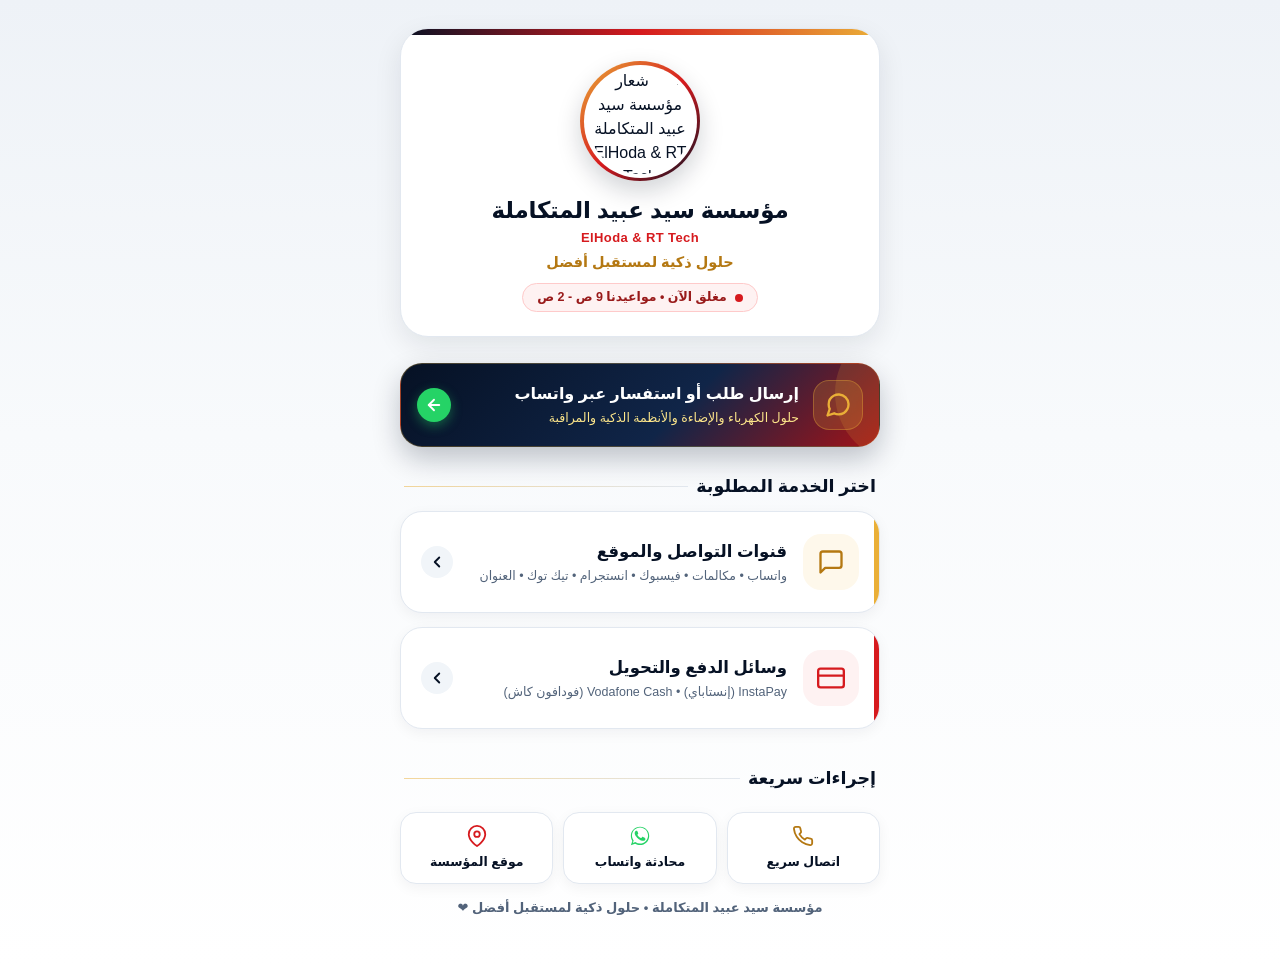
==== index.html @ 0fd87ca5 "Add ElHoda & RT Tech NFC and QR pages (index, contact, payment)" ====
<!doctype html>
<html lang="ar" dir="rtl">
<head>
  <meta charset="utf-8">
  <meta name="viewport" content="width=device-width, initial-scale=1">
  <meta http-equiv="Content-Security-Policy" content="default-src 'self'; script-src 'self' https://*.googletagmanager.com; style-src 'self'; img-src 'self' data: https://*.google-analytics.com https://*.googletagmanager.com; font-src 'self'; connect-src 'self' https://*.google-analytics.com https://*.analytics.google.com https://*.googletagmanager.com https://*.google.com; object-src 'none'; base-uri 'self'; form-action 'none'">
  <title>مؤسسة سيد عبيد المتكاملة ElHoda &amp; RT Tech - البوابة الإلكترونية</title>
  <meta name="description" content="البوابة الإلكترونية الرسمية لمؤسسة سيد عبيد المتكاملة ElHoda & RT Tech - حلول الكهرباء والإضاءة والأنظمة الذكية والمراقبة، قنوات التواصل، ووسائل الدفع والتحويل.">
  <link rel="icon" type="image/png" href="client_assets/logo/approved-logo-symbol-square.png">
  <link rel="stylesheet" href="style.css?v=5.0">
</head>
<body>

<div class="wrap">
  <!-- بطاقة الشعار والترحيب -->
  <section class="hero">
    <div class="logo-wrap">
      <img src="client_assets/logo/approved-logo-transparent.png" alt="شعار مؤسسة سيد عبيد المتكاملة ElHoda & RT Tech" class="logo-img">
    </div>
    <h1 id="pharmacyName">مؤسسة سيد عبيد المتكاملة</h1>
    <span class="brand-en" id="businessEnglishName">ElHoda &amp; RT Tech</span>
    <p class="subtitle" id="pharmacyTagline">حلول ذكية لمستقبل أفضل</p>
    <div class="badge-status" id="statusBadge">
      <span class="pulse-dot"></span>
      <span id="pharmacyStatus">مفتوح الآن • من 9 ص حتى 2 ص</span>
    </div>
  </section>

  <!-- زر إرسال طلب عبر واتساب البارز -->
  <a id="rxBtn" class="rx-banner" href="#" target="_blank" rel="noopener noreferrer" data-analytics-event="whatsapp_order_click">
    <div class="rx-icon">
      <svg width="28" height="28" viewBox="0 0 24 24" fill="none" stroke="currentColor" stroke-width="2" stroke-linecap="round" stroke-linejoin="round">
        <path d="M21 11.5a8.38 8.38 0 0 1-.9 3.8 8.5 8.5 0 0 1-7.6 4.7 8.38 8.38 0 0 1-3.8-.9L3 21l1.9-5.7a8.38 8.38 0 0 1-.9-3.8 8.5 8.5 0 0 1 4.7-7.6 8.38 8.38 0 0 1 3.8-.9h.5a8.48 8.48 0 0 1 8 8v.5z"></path>
      </svg>
    </div>
    <div class="rx-text">
      <h3>إرسال طلب أو استفسار عبر واتساب</h3>
      <p>حلول الكهرباء والإضاءة والأنظمة الذكية والمراقبة</p>
    </div>
    <div class="rx-arrow">
      <svg width="18" height="18" viewBox="0 0 24 24" fill="none" stroke="currentColor" stroke-width="2.5" stroke-linecap="round" stroke-linejoin="round">
        <line x1="19" y1="12" x2="5" y2="12"></line>
        <polyline points="12 19 5 12 12 5"></polyline>
      </svg>
    </div>
  </a>

  <!-- عناوين البوابات الرئيسية -->
  <div class="section-header">
    <h2 class="section-title">اختر الخدمة المطلوبة</h2>
    <div class="section-line"></div>
  </div>

  <!-- بوابة التواصل -->
  <a href="contact.html" class="portal-card" data-analytics-event="contact_page_click">
    <div class="portal-icon">
      <svg width="28" height="28" viewBox="0 0 24 24" fill="none" stroke="currentColor" stroke-width="2" stroke-linecap="round" stroke-linejoin="round">
        <path d="M21 15a2 2 0 0 1-2 2H7l-4 4V5a2 2 0 0 1 2-2h14a2 2 0 0 1 2 2z"></path>
      </svg>
    </div>
    <div class="portal-text">
      <h2>قنوات التواصل والموقع</h2>
      <p>واتساب • مكالمات • فيسبوك • انستجرام • تيك توك • العنوان</p>
    </div>
    <div class="portal-arrow">
      <svg width="18" height="18" viewBox="0 0 24 24" fill="none" stroke="currentColor" stroke-width="2.5" stroke-linecap="round" stroke-linejoin="round">
        <polyline points="15 18 9 12 15 6"></polyline>
      </svg>
    </div>
  </a>

  <!-- بوابة الدفع -->
  <a href="payment.html" class="portal-card payment-portal" data-analytics-event="payment_page_click">
    <div class="portal-icon">
      <svg width="28" height="28" viewBox="0 0 24 24" fill="none" stroke="currentColor" stroke-width="2" stroke-linecap="round" stroke-linejoin="round">
        <rect x="1" y="4" width="22" height="16" rx="2" ry="2"></rect>
        <line x1="1" y1="10" x2="23" y2="10"></line>
      </svg>
    </div>
    <div class="portal-text">
      <h2>وسائل الدفع والتحويل</h2>
      <p>InstaPay (إنستاباي) • Vodafone Cash (فودافون كاش)</p>
    </div>
    <div class="portal-arrow">
      <svg width="18" height="18" viewBox="0 0 24 24" fill="none" stroke="currentColor" stroke-width="2.5" stroke-linecap="round" stroke-linejoin="round">
        <polyline points="15 18 9 12 15 6"></polyline>
      </svg>
    </div>
  </a>

  <!-- شريط الإجراءات السريعة -->
  <div class="section-header section-header-spaced">
    <h2 class="section-title">إجراءات سريعة</h2>
    <div class="section-line"></div>
  </div>

  <div class="quick-bar">
    <a class="quick-btn" id="quickCall" href="#" data-analytics-event="phone_click">
      <svg viewBox="0 0 24 24" fill="none" stroke="#b47812" stroke-width="2" stroke-linecap="round" stroke-linejoin="round">
        <path d="M22 16.92v3a2 2 0 0 1-2.18 2 19.79 19.79 0 0 1-8.63-3.07 19.5 19.5 0 0 1-6-6 19.79 19.79 0 0 1-3.07-8.67A2 2 0 0 1 4.11 2h3a2 2 0 0 1 2 1.72 12.84 12.84 0 0 0 .7 2.81 2 2 0 0 1-.45 2.11L8.09 9.91a16 16 0 0 0 6 6l1.27-1.27a2 2 0 0 1 2.11-.45 12.84 12.84 0 0 0 2.81.7A2 2 0 0 1 22 16.92z"></path>
      </svg>
      اتصال سريع
    </a>

    <a class="quick-btn" id="quickWa" href="#" target="_blank" rel="noopener noreferrer" data-analytics-event="whatsapp_click">
      <svg viewBox="0 0 24 24" fill="#25d366">
        <path d="M12.031 2C6.516 2 2.016 6.5 2.016 12.016c0 1.953.563 3.828 1.625 5.438L2.016 22l4.672-1.578c1.547.969 3.328 1.5 5.344 1.5 5.516 0 10.016-4.5 10.016-10.016C22.047 6.5 17.547 2 12.031 2zm0 18.297c-1.734 0-3.359-.5-4.75-1.422l-.344-.219-2.781.938.953-2.688-.234-.375c-1.047-1.469-1.609-3.219-1.609-5.016 0-4.828 3.938-8.766 8.766-8.766 4.828 0 8.766 3.938 8.766 8.766s-3.938 8.781-8.766 8.781zm4.813-6.578c-.266-.141-1.578-.781-1.828-.875-.25-.094-.438-.141-.625.141-.188.281-.719.875-.875 1.063-.156.188-.328.203-.594.063-.266-.141-1.125-.422-2.156-1.344-.813-.719-1.359-1.609-1.516-1.891-.156-.266-.016-.422.125-.563.125-.125.266-.328.406-.5.141-.156.188-.266.281-.453.094-.188.047-.359-.031-.5-.078-.141-.625-1.516-.859-2.078-.234-.547-.469-.469-.641-.484l-.547-.016c-.188 0-.5.078-.766.359-.266.281-1.016 1-1.016 2.438s1.047 2.828 1.188 3.016c.156.188 2.063 3.156 5 4.422.703.313 1.25.484 1.688.625.703.219 1.344.188 1.859.109.578-.094 1.578-.656 1.813-1.281.234-.625.234-1.156.156-1.281-.078-.125-.266-.203-.531-.344z"/>
      </svg>
      محادثة واتساب
    </a>

    <a class="quick-btn" id="quickMap" href="#" target="_blank" rel="noopener noreferrer" data-analytics-event="maps_click">
      <svg viewBox="0 0 24 24" fill="none" stroke="#d61a1e" stroke-width="2" stroke-linecap="round" stroke-linejoin="round">
        <path d="M21 10c0 7-9 13-9 13s-9-6-9-13a9 9 0 0 1 18 0z"></path>
        <circle cx="12" cy="10" r="3"></circle>
      </svg>
      موقع المؤسسة
    </a>
  </div>

  <div class="footer">
    <span>مؤسسة سيد عبيد المتكاملة • حلول ذكية لمستقبل أفضل ❤️</span>
  </div>
</div>

<script src="settings.js?v=5.0"></script>
<script src="analytics.js?v=5.0"></script>
<script src="site-common.js?v=5.0"></script>
<script src="index.js?v=5.0"></script>

</body>
</html>
---- style.css ----
:root {
  /* ألوان الهوية المستوحاة من شعار مؤسسة سيد عبيد المتكاملة (ElHoda & RT Tech) */
  --brand-navy: #061124;
  --brand-navy-dark: #030914;
  --brand-navy-light: #152c52;

  --brand-red: #d61a1e;
  --brand-red-dark: #b01216;
  --brand-red-light: #fef2f2;

  --brand-gold: #eaaf37;
  --brand-gold-dark: #b47812;
  --brand-gold-light: #fef8eb;

  /* متغيرات متوافقة مع الهيكل الأساسي */
  --brand-cyan: #eaaf37;
  --brand-cyan-dark: #b47812;
  --brand-cyan-light: #fef8eb;
  --brand-teal: #d61a1e;
  --accent-red: #d61a1e;
  --accent-green: #10b981;
  --accent-green-bg: #ecfdf5;

  --bg-page: #f4f6f9;
  --bg-card: #ffffff;
  --text-main: #061124;
  --text-muted: #52637a;

  --border-color: #e2e8f0;
  --border-hover: #DFC38A;

  --shadow-sm: 0 4px 14px rgba(6, 17, 36, 0.05);
  --shadow-md: 0 10px 28px rgba(6, 17, 36, 0.09);
  --shadow-lg: 0 16px 36px rgba(6, 17, 36, 0.14);

  --radius-xl: 28px;
  --radius-lg: 22px;
  --radius-md: 16px;
  --radius-sm: 12px;
}

* {
  box-sizing: border-box;
  -webkit-tap-highlight-color: transparent;
}

body {
  margin: 0;
  font-family: Tahoma, Arial, system-ui, -apple-system, BlinkMacSystemFont, "Segoe UI", sans-serif;
  background: linear-gradient(180deg, #eef2f7 0%, #f8fafc 45%, #ffffff 100%);
  color: var(--text-main);
  direction: rtl;
  min-height: 100vh;
  line-height: 1.5;
  -webkit-font-smoothing: antialiased;
}

.wrap {
  width: min(520px, 100%);
  margin: 0 auto;
  padding: 18px 16px 40px;
  display: flex;
  flex-direction: column;
}

/* =========================================
   الهيدر وبطاقة الشعار (Hero Section)
   ========================================= */
.hero {
  background: var(--bg-card);
  border: 1px solid var(--border-color);
  border-radius: var(--radius-xl);
  padding: 24px 20px 22px;
  box-shadow: var(--shadow-md);
  text-align: center;
  position: relative;
  overflow: hidden;
  margin-bottom: 18px;
}

.hero::before {
  content: '';
  position: absolute;
  top: 0;
  left: 0;
  right: 0;
  height: 6px;
  background: linear-gradient(90deg, var(--brand-navy) 0%, var(--brand-red) 50%, var(--brand-gold) 100%);
}

.logo-wrap {
  width: 112px;
  height: 112px;
  margin: 4px auto 14px;
  border-radius: 50%;
  padding: 3.5px;
  background: linear-gradient(135deg, var(--brand-gold) 0%, var(--brand-red) 52%, var(--brand-navy) 100%);
  box-shadow: 0 10px 24px rgba(6, 17, 36, 0.18);
  display: flex;
  align-items: center;
  justify-content: center;
  transition: transform 0.3s ease;
  overflow: hidden;
}

.logo-wrap:hover {
  transform: scale(1.03);
}

.logo-img {
  width: 100%;
  height: 100%;
  border-radius: 50%;
  object-fit: contain;
  background: #ffffff;
  padding: 4px;
  display: block;
}

h1 {
  margin: 0;
  font-size: 20px;
  font-weight: 800;
  color: var(--brand-navy);
  letter-spacing: -0.2px;
  line-height: 1.35;
}

.brand-en {
  display: block;
  font-size: 13px;
  font-weight: 800;
  color: var(--brand-red);
  letter-spacing: 0.4px;
  margin-top: 2px;
  direction: ltr;
}

.subtitle {
  margin: 4px 0 0;
  color: var(--brand-gold-dark);
  font-size: 14.5px;
  font-weight: 700;
}

/* شارة الحالة (مفتوح الآن / مغلق الآن) */
.badge-status {
  display: inline-flex;
  align-items: center;
  gap: 8px;
  background: var(--accent-green-bg);
  color: #065f46;
  border: 1px solid #a7f3d0;
  padding: 4px 14px;
  border-radius: 30px;
  font-size: 12.5px;
  font-weight: 700;
  margin-top: 10px;
  transition: all 0.25s ease;
}

.pulse-dot {
  width: 8px;
  height: 8px;
  background: var(--accent-green);
  border-radius: 50%;
  box-shadow: 0 0 0 0 rgba(16, 185, 129, 0.7);
  animation: pulse 1.8s infinite;
  flex-shrink: 0;
}

.badge-status.is-closed {
  background: #fef2f2;
  color: #991b1b;
  border-color: #fecaca;
}

.badge-status.is-closed .pulse-dot {
  background: var(--brand-red);
  box-shadow: none;
  animation: none;
}

@keyframes pulse {
  0% {
    box-shadow: 0 0 0 0 rgba(16, 185, 129, 0.7);
  }
  70% {
    box-shadow: 0 0 0 8px rgba(16, 185, 129, 0);
  }
  100% {
    box-shadow: 0 0 0 0 rgba(16, 185, 129, 0);
  }
}

/* =========================================
   زر الطلب والاستفسار عبر واتساب (WhatsApp CTA Banner)
   ========================================= */
.rx-banner {
  background: linear-gradient(135deg, #061124 0%, #102548 58%, #a31317 100%);
  border-radius: var(--radius-lg);
  padding: 16px 16px;
  color: #ffffff;
  display: flex;
  align-items: center;
  justify-content: space-between;
  gap: 14px;
  text-decoration: none;
  box-shadow: 0 12px 28px rgba(6, 17, 36, 0.24);
  margin-top: 8px;
  margin-bottom: 8px;
  position: relative;
  overflow: hidden;
  transition: transform 0.2s, box-shadow 0.2s;
  border: 1px solid rgba(234, 175, 55, 0.28);
}

.rx-banner:active {
  transform: scale(0.98);
}

.rx-banner::after {
  content: '';
  position: absolute;
  top: -50%;
  right: -20%;
  width: 140px;
  height: 140px;
  background: rgba(234, 175, 55, 0.16);
  border-radius: 50%;
  pointer-events: none;
}

.rx-icon {
  width: 50px;
  height: 50px;
  background: rgba(234, 175, 55, 0.18);
  border: 1px solid rgba(234, 175, 55, 0.35);
  backdrop-filter: blur(8px);
  border-radius: 16px;
  display: flex;
  align-items: center;
  justify-content: center;
  flex-shrink: 0;
  color: var(--brand-gold);
}

.rx-text {
  flex: 1;
}

.rx-text h3 {
  margin: 0;
  font-size: 16px;
  font-weight: 800;
  color: #ffffff;
}

.rx-text p {
  margin: 3px 0 0;
  font-size: 12.5px;
  color: #fde68a;
  font-weight: 500;
}

.rx-arrow {
  width: 34px;
  height: 34px;
  background: #25D366;
  border-radius: 50%;
  display: flex;
  align-items: center;
  justify-content: center;
  flex-shrink: 0;
  color: #fff;
  box-shadow: 0 4px 12px rgba(37, 211, 102, 0.4);
}

/* =========================================
   عناوين الأقسام والشبكة (Grid & Section)
   ========================================= */
.section-header {
  display: flex;
  align-items: center;
  gap: 8px;
  margin: 18px 4px 12px;
}

.section-title {
  font-size: 17.5px;
  font-weight: 800;
  color: var(--brand-navy);
  margin: 0;
}

.section-line {
  flex: 1;
  height: 1px;
  background: linear-gradient(90deg, rgba(234, 175, 55, 0.5), var(--border-color));
}

.grid {
  display: grid;
  grid-template-columns: repeat(2, 1fr);
  gap: 12px;
  margin-bottom: 14px;
}

.tile {
  background: var(--bg-card);
  border: 1px solid var(--border-color);
  border-radius: var(--radius-md);
  padding: 16px 14px;
  box-shadow: var(--shadow-sm);
  text-decoration: none;
  color: var(--text-main);
  text-align: center;
  display: flex;
  flex-direction: column;
  align-items: center;
  justify-content: center;
  transition: all 0.25s ease;
  position: relative;
  cursor: pointer;
  font-family: inherit;
}

/* إذا كان عدد البطاقات فرديًا، تمتد البطاقة الأخيرة بعرض العمودين بتناسق */
.grid > .tile:last-child:nth-child(odd) {
  grid-column: 1 / -1;
}

.tile:hover {
  border-color: var(--border-hover);
  transform: translateY(-3px);
  box-shadow: var(--shadow-md);
}

.tile:active {
  transform: scale(0.97);
}

.tile-icon-wrap {
  width: 52px;
  height: 52px;
  border-radius: 16px;
  display: flex;
  align-items: center;
  justify-content: center;
  margin-bottom: 10px;
  transition: transform 0.2s;
}

.tile:hover .tile-icon-wrap {
  transform: scale(1.08);
}

.tile b {
  display: block;
  font-size: 15px;
  font-weight: 800;
  color: var(--brand-navy);
}

.tile span {
  display: block;
  color: var(--text-muted);
  font-size: 12px;
  margin-top: 3px;
  font-weight: 500;
}

/* ألوان أيقونات التواصل المتناغمة مع الهوية */
.bg-wa { background: #eafaf1; color: #25d366; }
.bg-phone { background: var(--brand-gold-light); color: var(--brand-gold-dark); }
.bg-fb { background: #ebf3ff; color: #1877f2; }
.bg-ig { background: #fdf0f5; color: #e1306c; }
.bg-tiktok { background: #f1f5f9; color: var(--brand-navy); }
.bg-maps { background: var(--brand-red-light); color: var(--brand-red); }
.bg-vcard { background: #eef2ff; color: var(--brand-navy-light); }

/* =========================================
   بطاقة العنوان (Address Card)
   ========================================= */
.card-address {
  background: var(--bg-card);
  border: 1px solid var(--border-color);
  border-radius: var(--radius-lg);
  padding: 14px;
  margin: 8px 0 8px;
  box-shadow: var(--shadow-sm);
  display: flex;
  align-items: flex-start;
  gap: 14px;
}

.address-icon {
  width: 48px;
  height: 48px;
  background: var(--brand-red-light);
  color: var(--brand-red);
  border-radius: 14px;
  display: flex;
  align-items: center;
  justify-content: center;
  flex-shrink: 0;
}

.address-info {
  flex: 1;
}

.address-info .label {
  font-weight: 800;
  font-size: 15px;
  color: var(--brand-navy);
}

.address-info .value {
  color: var(--text-muted);
  font-size: 13.5px;
  margin-top: 4px;
  line-height: 1.55;
}

.btn-directions {
  display: inline-flex;
  align-items: center;
  gap: 6px;
  margin-top: 10px;
  background: var(--brand-gold-light);
  color: var(--brand-gold-dark);
  border: 1px solid rgba(234, 175, 55, 0.35);
  padding: 6px 14px;
  border-radius: 20px;
  font-size: 13px;
  font-weight: 700;
  text-decoration: none;
  transition: all 0.2s;
}

.btn-directions:hover {
  background: var(--brand-navy);
  border-color: var(--brand-navy);
  color: #fff;
}

/* =========================================
   صفحة وبطاقات الدفع (Payment Cards)
   ========================================= */
.payment-card {
  background: var(--bg-card);
  border: 1px solid var(--border-color);
  border-radius: var(--radius-lg);
  padding: 18px;
  margin-bottom: 14px;
  box-shadow: var(--shadow-sm);
  position: relative;
  transition: all 0.25s ease;
}

.payment-card:hover {
  box-shadow: var(--shadow-md);
  border-color: var(--border-hover);
}

.payment-header {
  display: flex;
  align-items: center;
  gap: 14px;
  margin-bottom: 14px;
}

.payment-logo {
  width: 54px !important;
  height: 54px !important;
  min-width: 54px !important;
  max-width: 54px !important;
  min-height: 54px !important;
  max-height: 54px !important;
  border-radius: 14px;
  display: flex;
  align-items: center;
  justify-content: center;
  flex-shrink: 0;
  box-shadow: 0 4px 12px rgba(0, 0, 0, 0.06);
  overflow: hidden !important;
  border: 1px solid var(--border-color);
  background: #ffffff !important;
  padding: 4px;
}

.payment-logo img {
  width: 100% !important;
  height: 100% !important;
  max-width: 100% !important;
  max-height: 100% !important;
  object-fit: contain !important;
  display: block !important;
}

.payment-logo.logo-instapay {
  background: #ffffff !important;
  padding: 4px;
}

.payment-logo.logo-etisalat {
  background: #ffffff !important;
  padding: 4px;
}

.payment-logo.logo-vodafone {
  background: #ffffff !important;
  padding: 3px;
}

.payment-logo.logo-vodafone img {
  transform: scale(1.3);
}

.payment-details {
  flex: 1;
}

.payment-name {
  font-size: 17px;
  font-weight: 800;
  color: var(--brand-navy);
}

.payment-note {
  font-size: 12px;
  color: var(--text-muted);
  margin-top: 2px;
}

/* صندوق رقم الحساب للنسخ */
.account-box {
  background: #f8fafc;
  border: 1px dashed #cbd5e1;
  border-radius: var(--radius-sm);
  padding: 12px 14px;
  display: flex;
  align-items: center;
  justify-content: space-between;
  margin-bottom: 12px;
}

.account-number {
  font-family: ui-monospace, "Cascadia Mono", Consolas, monospace;
  font-size: 17px;
  font-weight: 800;
  color: var(--brand-navy);
  letter-spacing: 1px;
  direction: ltr;
}

.account-holder {
  font-size: 12.5px;
  color: var(--brand-red);
  font-weight: 700;
}

/* أزرار الإجراءات */
.payment-actions {
  display: grid;
  grid-template-columns: 1fr 1fr;
  gap: 10px;
}

.payment-actions.single {
  grid-template-columns: 1fr;
}

.btn {
  border: 0;
  border-radius: var(--radius-sm);
  padding: 12px 14px;
  font-family: inherit;
  font-weight: 700;
  font-size: 14px;
  cursor: pointer;
  text-decoration: none;
  text-align: center;
  display: inline-flex;
  align-items: center;
  justify-content: center;
  gap: 8px;
  transition: all 0.2s ease;
}

.btn:active {
  transform: scale(0.97);
}

.btn-copy {
  background: var(--brand-gold-light);
  color: var(--brand-gold-dark);
  border: 1px solid rgba(234, 175, 55, 0.4);
}

.btn-copy:hover {
  background: var(--brand-gold);
  color: var(--brand-navy);
}

.btn-copy.copied {
  background: #ecfdf5;
  color: #059669;
  border-color: #a7f3d0;
}

.btn-app {
  background: var(--brand-navy);
  color: #ffffff;
}

.btn-app:visited {
  color: #ffffff;
}

@media (hover: hover) and (pointer: fine) {
  .btn-app:hover {
    background: var(--brand-navy-light);
  }
}

/* بطاقة الإرشادات والتنبيه */
.notice-box {
  background: #fffbeb;
  border: 1px solid #fde68a;
  border-radius: var(--radius-md);
  padding: 16px;
  margin-top: 14px;
  display: flex;
  gap: 12px;
  align-items: flex-start;
  color: #78350f;
}

.notice-box svg {
  color: var(--brand-gold-dark);
  flex-shrink: 0;
  margin-top: 2px;
}

.notice-box p {
  margin: 0;
  font-size: 13px;
  line-height: 1.6;
  font-weight: 600;
}

/* =========================================
   صفحة البوابة الرئيسية (Index Landing Portal)
   ========================================= */
.portal-card {
  background: var(--bg-card);
  border: 1px solid var(--border-color);
  border-radius: var(--radius-lg);
  padding: 20px 18px;
  margin-bottom: 14px;
  box-shadow: var(--shadow-sm);
  display: flex;
  align-items: center;
  gap: 16px;
  text-decoration: none;
  color: var(--text-main);
  transition: all 0.25s ease;
  position: relative;
  overflow: hidden;
}

.portal-card::before {
  content: '';
  position: absolute;
  right: 0;
  top: 0;
  bottom: 0;
  width: 5px;
  background: var(--brand-gold);
  transition: width 0.2s;
}

.portal-card:hover {
  transform: translateY(-3px);
  border-color: var(--border-hover);
  box-shadow: var(--shadow-md);
}

.portal-card:hover::before {
  width: 8px;
}

.portal-card.payment-portal::before {
  background: var(--brand-red);
}

.portal-icon {
  width: 56px;
  height: 56px;
  border-radius: 18px;
  display: flex;
  align-items: center;
  justify-content: center;
  flex-shrink: 0;
  background: var(--brand-gold-light);
  color: var(--brand-gold-dark);
}

.portal-card.payment-portal .portal-icon {
  background: var(--brand-red-light);
  color: var(--brand-red);
}

.portal-text {
  flex: 1;
}

.portal-text h2 {
  margin: 0;
  font-size: 16.5px;
  font-weight: 800;
  color: var(--brand-navy);
}

.portal-text p {
  margin: 4px 0 0;
  font-size: 12.5px;
  color: var(--text-muted);
}

.portal-arrow {
  width: 32px;
  height: 32px;
  background: #f1f5f9;
  border-radius: 50%;
  display: flex;
  align-items: center;
  justify-content: center;
  color: var(--brand-navy);
  flex-shrink: 0;
}

/* شريط الوصول السريع (Quick Bottom Bar) */
.quick-bar {
  display: grid;
  grid-template-columns: repeat(3, 1fr);
  gap: 10px;
  margin-top: 8px;
}

.quick-btn {
  background: var(--bg-card);
  border: 1px solid var(--border-color);
  border-radius: var(--radius-md);
  padding: 12px 8px;
  text-align: center;
  text-decoration: none;
  color: var(--brand-navy);
  font-size: 12.5px;
  font-weight: 700;
  display: flex;
  flex-direction: column;
  align-items: center;
  gap: 6px;
  box-shadow: var(--shadow-sm);
  transition: all 0.2s;
}

.quick-btn:hover {
  border-color: var(--border-hover);
  transform: translateY(-2px);
}

.quick-btn svg {
  width: 22px;
  height: 22px;
}

/* =========================================
   الفوتر وتنبيه النسخ (Footer & Toast)
   ========================================= */
.footer {
  text-align: center;
  color: var(--text-muted);
  font-size: 13px;
  font-weight: 600;
  margin-top: 14px;
  display: flex;
  align-items: center;
  justify-content: center;
  gap: 6px;
}

.toast {
  position: fixed;
  left: 50%;
  bottom: 24px;
  transform: translateX(-50%) translateY(30px);
  background: var(--brand-navy);
  color: #ffffff;
  padding: 12px 22px;
  border-radius: 30px;
  font-size: 14px;
  font-weight: 700;
  box-shadow: 0 10px 30px rgba(6, 17, 36, 0.35);
  opacity: 0;
  pointer-events: none;
  transition: all 0.28s cubic-bezier(0.34, 1.56, 0.64, 1);
  z-index: 999;
  display: flex;
  align-items: center;
  gap: 8px;
  border: 1px solid rgba(234, 175, 55, 0.3);
}

.toast.show {
  opacity: 1;
  transform: translateX(-50%) translateY(0);
}

.section-header-spaced {
  margin-top: 22px;
}

.portal-card-flush {
  margin-bottom: 10px;
}

.portal-card-top {
  margin-top: 16px;
}

.clipboard-helper {
  position: fixed;
  top: 0;
  left: 0;
  width: 1px;
  height: 1px;
  padding: 0;
  border: 0;
  opacity: 0;
  pointer-events: none;
}

/* =========================================
   Responsive – كل أحجام الشاشات
   ========================================= */

@media (max-width: 359px) {
  .wrap {
    padding: 12px 10px 32px;
  }
  h1 {
    font-size: 17px;
  }
  .subtitle {
    font-size: 12.5px;
  }
  .badge-status {
    font-size: 11px;
    padding: 3px 10px;
  }
  .hero {
    padding: 18px 14px 16px;
    border-radius: 20px;
  }
  .logo-wrap {
    width: 88px;
    height: 88px;
  }
  .grid {
    gap: 8px;
  }
  .tile {
    padding: 12px 6px;
  }
  .tile b {
    font-size: 13px;
  }
  .tile span {
    font-size: 11px;
  }
  .tile-icon-wrap {
    width: 44px;
    height: 44px;
    border-radius: 13px;
    margin-bottom: 8px;
  }
}

/* صفحة الدفع على الموبايل: إظهار وسائل الدفع من أول الشاشة */
@media (max-width: 520px) {
  .payment-page .wrap {
    padding: 10px 10px 28px;
  }

  .payment-page .hero {
    display: grid;
    grid-template-columns: 72px minmax(0, 1fr);
    grid-template-areas:
      "logo title"
      "logo en"
      "logo subtitle"
      "logo badge";
    column-gap: 12px;
    row-gap: 0;
    align-items: center;
    padding: 14px 14px 12px;
    margin-bottom: 10px;
    border-radius: 20px;
    text-align: right;
  }

  .payment-page .hero::before {
    height: 4px;
  }

  .payment-page .hero .logo-wrap {
    grid-area: logo;
    width: 72px;
    height: 72px;
    margin: 0;
    padding: 3px;
  }

  .payment-page .hero h1 {
    grid-area: title;
    font-size: 15.5px;
    line-height: 1.25;
  }

  .payment-page .hero .brand-en {
    grid-area: en;
    font-size: 11px;
    margin-top: 1px;
    text-align: right;
  }

  .payment-page .hero .subtitle {
    grid-area: subtitle;
    margin: 2px 0 0;
    font-size: 11.5px;
    line-height: 1.25;
  }

  .payment-page .hero .badge-status {
    grid-area: badge;
    justify-self: start;
    gap: 5px;
    margin-top: 5px;
    padding: 2px 9px;
    font-size: 10.5px;
    line-height: 1.25;
  }

  .payment-page .hero .pulse-dot {
    width: 6px;
    height: 6px;
  }

  .payment-page .section-header {
    gap: 6px;
    margin: 8px 2px;
  }

  .payment-page .section-title {
    font-size: 15px;
    line-height: 1.3;
  }

  .payment-page .payment-card {
    padding: 14px 12px;
    margin-bottom: 11px;
    border-radius: 18px;
  }

  .payment-page .payment-header {
    gap: 10px;
    margin-bottom: 10px;
  }

  .payment-page .payment-logo {
    width: 46px !important;
    height: 46px !important;
    min-width: 46px !important;
    max-width: 46px !important;
    min-height: 46px !important;
    max-height: 46px !important;
    border-radius: 12px;
    padding: 3px;
  }

  .payment-page .payment-name {
    font-size: 15px;
    line-height: 1.25;
  }

  .payment-page .payment-note {
    margin-top: 2px;
    font-size: 11px;
    line-height: 1.25;
  }

  .payment-page .account-box {
    min-height: 46px;
    margin-bottom: 10px;
    padding: 8px 12px;
    border-radius: 11px;
  }

  .payment-page .account-holder {
    font-size: 11.5px;
    line-height: 1.2;
  }

  .payment-page .account-number {
    font-size: 16.5px;
    line-height: 1.2;
  }

  .payment-page .payment-actions {
    gap: 8px;
  }

  .payment-page .payment-actions .btn {
    min-height: 40px;
    padding: 9px 10px;
    border-radius: 11px;
    gap: 6px;
    font-size: 13px;
    line-height: 1.2;
  }
}

/* صفحة التواصل على الموبايل: إظهار كروت التواصل من أول الشاشة */
@media (max-width: 520px) {
  .contact-page .wrap {
    padding: 10px 10px 28px;
  }

  .contact-page .hero {
    display: grid;
    grid-template-columns: 72px minmax(0, 1fr);
    grid-template-areas:
      "logo title"
      "logo en"
      "logo subtitle"
      "logo badge";
    column-gap: 12px;
    row-gap: 0;
    align-items: center;
    padding: 14px 14px 11px;
    margin-bottom: 8px;
    border-radius: 20px;
    text-align: right;
  }

  .contact-page .hero::before {
    height: 4px;
  }

  .contact-page .hero .logo-wrap {
    grid-area: logo;
    width: 72px;
    height: 72px;
    margin: 0;
    padding: 3px;
  }

  .contact-page .hero h1 {
    grid-area: title;
    font-size: 15.5px;
    line-height: 1.25;
  }

  .contact-page .hero .brand-en {
    grid-area: en;
    font-size: 11px;
    margin-top: 1px;
    text-align: right;
  }

  .contact-page .hero .subtitle {
    grid-area: subtitle;
    margin: 2px 0 0;
    font-size: 11.5px;
    line-height: 1.25;
  }

  .contact-page .hero .badge-status {
    grid-area: badge;
    justify-self: start;
    gap: 5px;
    margin-top: 5px;
    padding: 2px 9px;
    font-size: 10px;
    line-height: 1.25;
  }

  .contact-page .hero .pulse-dot {
    width: 6px;
    height: 6px;
  }

  .contact-page .section-header {
    gap: 6px;
    margin: 6px 2px 8px;
  }

  .contact-page .section-title {
    font-size: 14.5px;
    line-height: 1.3;
  }

  .contact-page .grid {
    gap: 8px;
    margin-bottom: 10px;
  }

  .contact-page .tile {
    min-height: 86px;
    padding: 10px 8px;
    border-radius: 15px;
  }

  .contact-page .tile-icon-wrap {
    width: 40px;
    height: 40px;
    margin-bottom: 6px;
    border-radius: 12px;
  }

  .contact-page .tile-icon-wrap svg {
    width: 22px;
    height: 22px;
  }

  .contact-page .tile b {
    font-size: 13.5px;
    line-height: 1.2;
  }

  .contact-page .tile span {
    margin-top: 2px;
    font-size: 11px;
    line-height: 1.2;
  }
}

/* شاشات أكبر من الموبايل (فوق 520px) */
@media (min-width: 521px) {
  .wrap {
    padding: 28px 20px 48px;
  }
  .hero {
    padding: 28px 24px 24px;
  }
  h1 {
    font-size: 23px;
  }
  .logo-wrap {
    width: 120px;
    height: 120px;
  }
  .portal-card {
    padding: 22px 20px;
  }
}
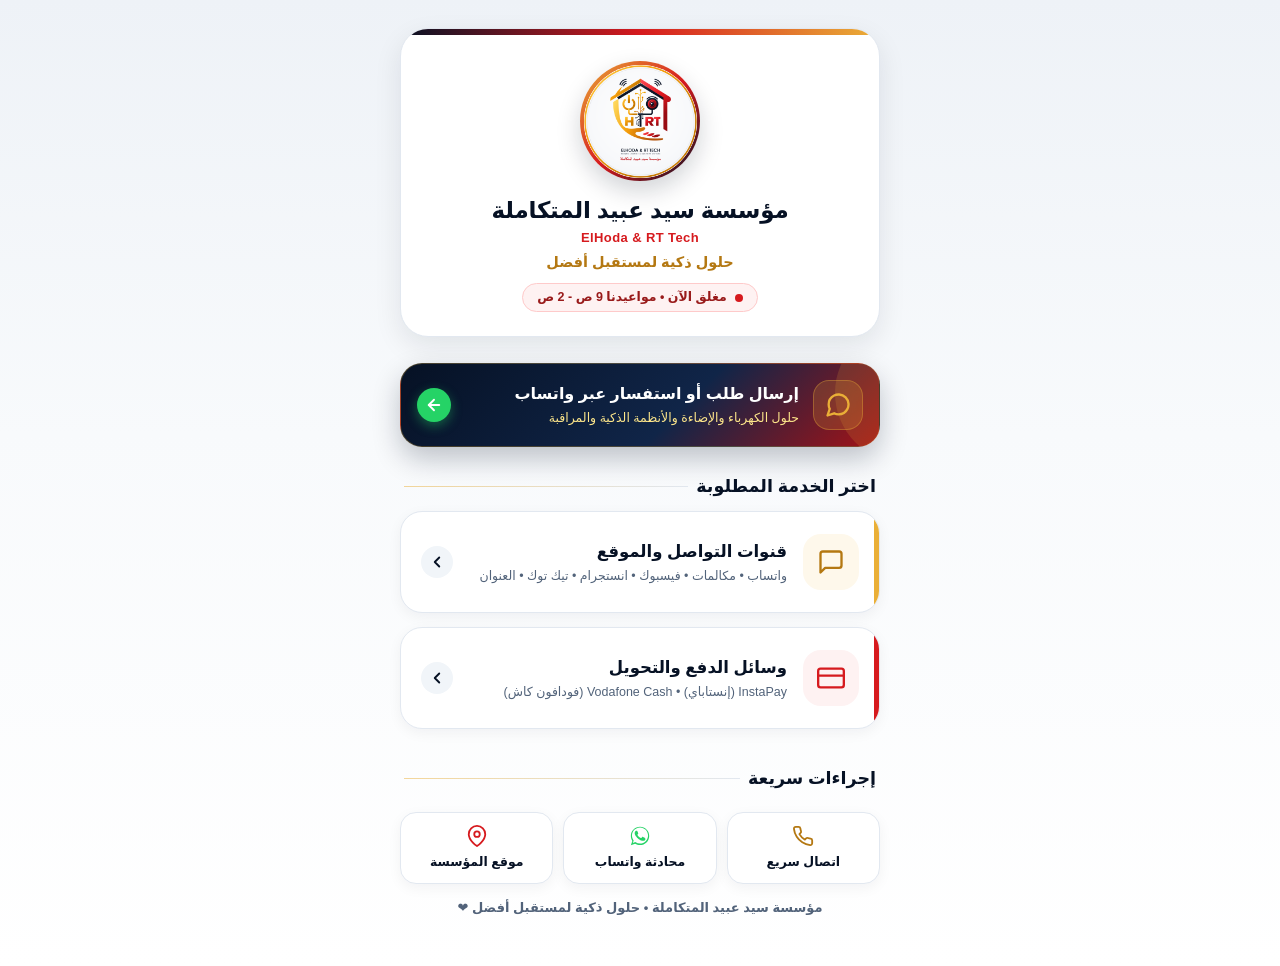
==== commit 17347ed5: "Update site to use final approved Ultimate Brand Kit logo" ====
--- a/index.html
+++ b/index.html
@@ -6,8 +6,8 @@
   <meta http-equiv="Content-Security-Policy" content="default-src 'self'; script-src 'self' https://*.googletagmanager.com; style-src 'self'; img-src 'self' data: https://*.google-analytics.com https://*.googletagmanager.com; font-src 'self'; connect-src 'self' https://*.google-analytics.com https://*.analytics.google.com https://*.googletagmanager.com https://*.google.com; object-src 'none'; base-uri 'self'; form-action 'none'">
   <title>مؤسسة سيد عبيد المتكاملة ElHoda &amp; RT Tech - البوابة الإلكترونية</title>
   <meta name="description" content="البوابة الإلكترونية الرسمية لمؤسسة سيد عبيد المتكاملة ElHoda & RT Tech - حلول الكهرباء والإضاءة والأنظمة الذكية والمراقبة، قنوات التواصل، ووسائل الدفع والتحويل.">
-  <link rel="icon" type="image/png" href="client_assets/logo/approved-logo-symbol-square.png">
-  <link rel="stylesheet" href="style.css?v=5.0">
+  <link rel="icon" type="image/png" href="client_assets/logo/ultimate-icon-square.png">
+  <link rel="stylesheet" href="style.css?v=5.1">
 </head>
 <body>
 
@@ -15,7 +15,7 @@
   <!-- بطاقة الشعار والترحيب -->
   <section class="hero">
     <div class="logo-wrap">
-      <img src="client_assets/logo/approved-logo-transparent.png" alt="شعار مؤسسة سيد عبيد المتكاملة ElHoda & RT Tech" class="logo-img">
+      <img src="client_assets/logo/ultimate-avatar-cropped.png" alt="شعار مؤسسة سيد عبيد المتكاملة ElHoda & RT Tech" class="logo-img">
     </div>
     <h1 id="pharmacyName">مؤسسة سيد عبيد المتكاملة</h1>
     <span class="brand-en" id="businessEnglishName">ElHoda &amp; RT Tech</span>
@@ -123,7 +123,7 @@
   </div>
 </div>
 
-<script src="settings.js?v=5.0"></script>
+<script src="settings.js?v=5.1"></script>
 <script src="analytics.js?v=5.0"></script>
 <script src="site-common.js?v=5.0"></script>
 <script src="index.js?v=5.0"></script>
--- a/style.css
+++ b/style.css
@@ -111,9 +111,9 @@
   width: 100%;
   height: 100%;
   border-radius: 50%;
-  object-fit: contain;
+  object-fit: cover;
   background: #ffffff;
-  padding: 4px;
+  padding: 0;
   display: block;
 }
 
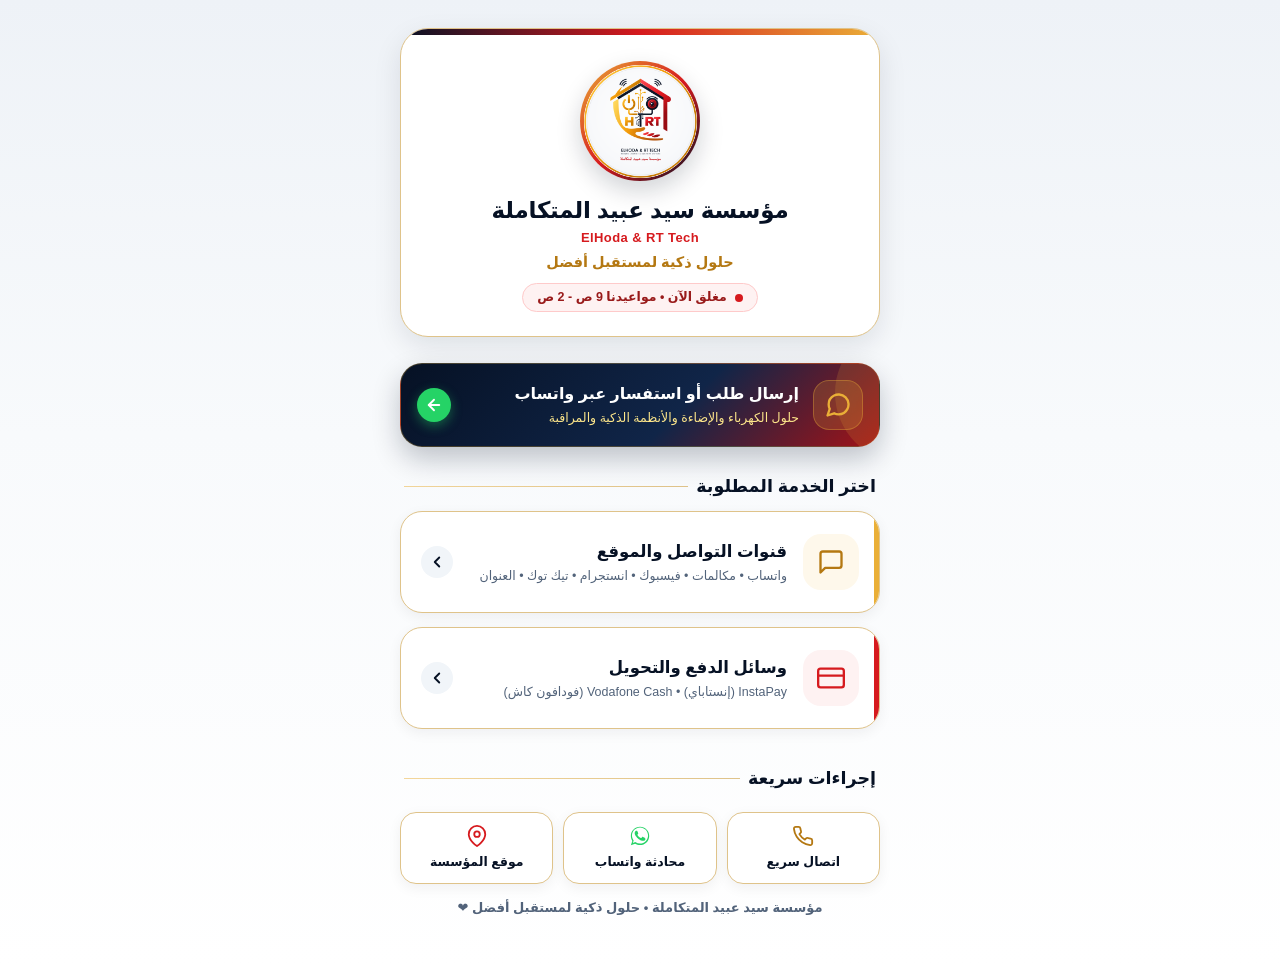
==== commit 008834f9: "Move call card to top with 3 department numbers and keep golden card borders always visible" ====
--- a/index.html
+++ b/index.html
@@ -7,7 +7,7 @@
   <title>مؤسسة سيد عبيد المتكاملة ElHoda &amp; RT Tech - البوابة الإلكترونية</title>
   <meta name="description" content="البوابة الإلكترونية الرسمية لمؤسسة سيد عبيد المتكاملة ElHoda & RT Tech - حلول الكهرباء والإضاءة والأنظمة الذكية والمراقبة، قنوات التواصل، ووسائل الدفع والتحويل.">
   <link rel="icon" type="image/png" href="client_assets/logo/ultimate-icon-square.png">
-  <link rel="stylesheet" href="style.css?v=5.1">
+  <link rel="stylesheet" href="style.css?v=5.3">
 </head>
 <body>
 
@@ -123,7 +123,7 @@
   </div>
 </div>
 
-<script src="settings.js?v=5.1"></script>
+<script src="settings.js?v=5.3"></script>
 <script src="analytics.js?v=5.0"></script>
 <script src="site-common.js?v=5.0"></script>
 <script src="index.js?v=5.0"></script>
--- a/style.css
+++ b/style.css
@@ -26,11 +26,12 @@
   --text-main: #061124;
   --text-muted: #52637a;
 
-  --border-color: #e2e8f0;
-  --border-hover: #DFC38A;
-
-  --shadow-sm: 0 4px 14px rgba(6, 17, 36, 0.05);
-  --shadow-md: 0 10px 28px rgba(6, 17, 36, 0.09);
+  /* الإطار الذهبي ظاهر بشكل دائم على جميع البطاقات */
+  --border-color: #DFC38A;
+  --border-hover: #c98a14;
+
+  --shadow-sm: 0 4px 14px rgba(6, 17, 36, 0.06);
+  --shadow-md: 0 10px 28px rgba(6, 17, 36, 0.10);
   --shadow-lg: 0 16px 36px rgba(6, 17, 36, 0.14);
 
   --radius-xl: 28px;
@@ -68,7 +69,7 @@
    ========================================= */
 .hero {
   background: var(--bg-card);
-  border: 1px solid var(--border-color);
+  border: 1.5px solid var(--border-color);
   border-radius: var(--radius-xl);
   padding: 24px 20px 22px;
   box-shadow: var(--shadow-md);
@@ -299,6 +300,123 @@
   background: linear-gradient(90deg, rgba(234, 175, 55, 0.5), var(--border-color));
 }
 
+/* =========================================
+   مربع اتصل بنا المقسم في الأعلى (Call Card)
+   ========================================= */
+.call-card {
+  background: var(--bg-card);
+  border: 1.5px solid var(--border-color);
+  border-radius: var(--radius-md);
+  padding: 14px 12px;
+  margin-bottom: 12px;
+  box-shadow: var(--shadow-sm);
+  transition: all 0.25s ease;
+}
+
+.call-card:hover {
+  border-color: var(--border-hover);
+  box-shadow: var(--shadow-md);
+}
+
+.call-card-header {
+  display: flex;
+  align-items: center;
+  gap: 10px;
+  margin-bottom: 12px;
+}
+
+.call-main-icon {
+  width: 42px;
+  height: 42px;
+  border-radius: 13px;
+  margin-bottom: 0;
+  flex-shrink: 0;
+}
+
+.call-card-titles {
+  flex: 1;
+}
+
+.call-card-titles b {
+  display: block;
+  font-size: 15.5px;
+  font-weight: 800;
+  color: var(--brand-navy);
+  line-height: 1.25;
+}
+
+.call-card-titles span {
+  display: block;
+  font-size: 11.5px;
+  color: var(--text-muted);
+  margin-top: 2px;
+  font-weight: 500;
+}
+
+.call-branches {
+  display: grid;
+  grid-template-columns: repeat(3, 1fr);
+  gap: 8px;
+}
+
+.call-branch {
+  background: #fffcf5;
+  border: 1.5px solid var(--border-color);
+  border-radius: 13px;
+  padding: 10px 6px 9px;
+  text-align: center;
+  text-decoration: none;
+  color: var(--text-main);
+  display: flex;
+  flex-direction: column;
+  align-items: center;
+  justify-content: center;
+  gap: 4px;
+  transition: all 0.2s ease;
+}
+
+.call-branch:hover {
+  background: var(--brand-gold-light);
+  border-color: var(--border-hover);
+  transform: translateY(-2px);
+  box-shadow: 0 6px 14px rgba(234, 175, 55, 0.16);
+}
+
+.call-branch:active {
+  transform: scale(0.97);
+}
+
+.branch-role {
+  font-size: 12.5px;
+  font-weight: 800;
+  color: var(--brand-navy);
+  line-height: 1.2;
+}
+
+.branch-number {
+  font-family: ui-monospace, "Cascadia Mono", Consolas, monospace;
+  font-size: 12.5px;
+  font-weight: 800;
+  color: var(--brand-red);
+  letter-spacing: 0.2px;
+  line-height: 1.2;
+  white-space: nowrap;
+}
+
+.branch-call-badge {
+  display: inline-flex;
+  align-items: center;
+  gap: 4px;
+  background: var(--brand-gold-light);
+  color: var(--brand-gold-dark);
+  border: 1px solid rgba(234, 175, 55, 0.45);
+  border-radius: 20px;
+  padding: 2px 9px;
+  font-size: 10.5px;
+  font-weight: 700;
+  margin-top: 2px;
+}
+
 .grid {
   display: grid;
   grid-template-columns: repeat(2, 1fr);
@@ -308,7 +426,7 @@
 
 .tile {
   background: var(--bg-card);
-  border: 1px solid var(--border-color);
+  border: 1.5px solid var(--border-color);
   border-radius: var(--radius-md);
   padding: 16px 14px;
   box-shadow: var(--shadow-sm);
@@ -384,7 +502,7 @@
    ========================================= */
 .card-address {
   background: var(--bg-card);
-  border: 1px solid var(--border-color);
+  border: 1.5px solid var(--border-color);
   border-radius: var(--radius-lg);
   padding: 14px;
   margin: 8px 0 8px;
@@ -450,7 +568,7 @@
    ========================================= */
 .payment-card {
   background: var(--bg-card);
-  border: 1px solid var(--border-color);
+  border: 1.5px solid var(--border-color);
   border-radius: var(--radius-lg);
   padding: 18px;
   margin-bottom: 14px;
@@ -656,7 +774,7 @@
    ========================================= */
 .portal-card {
   background: var(--bg-card);
-  border: 1px solid var(--border-color);
+  border: 1.5px solid var(--border-color);
   border-radius: var(--radius-lg);
   padding: 20px 18px;
   margin-bottom: 14px;
@@ -752,7 +870,7 @@
 
 .quick-btn {
   background: var(--bg-card);
-  border: 1px solid var(--border-color);
+  border: 1.5px solid var(--border-color);
   border-radius: var(--radius-md);
   padding: 12px 8px;
   text-align: center;
@@ -1114,6 +1232,54 @@
     line-height: 1.3;
   }
 
+  .contact-page .call-card {
+    padding: 11px 10px;
+    margin-bottom: 8px;
+    border-radius: 16px;
+  }
+
+  .contact-page .call-card-header {
+    gap: 8px;
+    margin-bottom: 9px;
+  }
+
+  .contact-page .call-main-icon {
+    width: 36px;
+    height: 36px;
+    border-radius: 11px;
+  }
+
+  .contact-page .call-card-titles b {
+    font-size: 14px;
+  }
+
+  .contact-page .call-card-titles span {
+    font-size: 10.5px;
+  }
+
+  .contact-page .call-branches {
+    gap: 6px;
+  }
+
+  .contact-page .call-branch {
+    padding: 8px 4px 7px;
+    border-radius: 12px;
+  }
+
+  .contact-page .branch-role {
+    font-size: 11.5px;
+  }
+
+  .contact-page .branch-number {
+    font-size: 11.5px;
+    letter-spacing: 0;
+  }
+
+  .contact-page .branch-call-badge {
+    font-size: 10px;
+    padding: 1.5px 7px;
+  }
+
   .contact-page .grid {
     gap: 8px;
     margin-bottom: 10px;
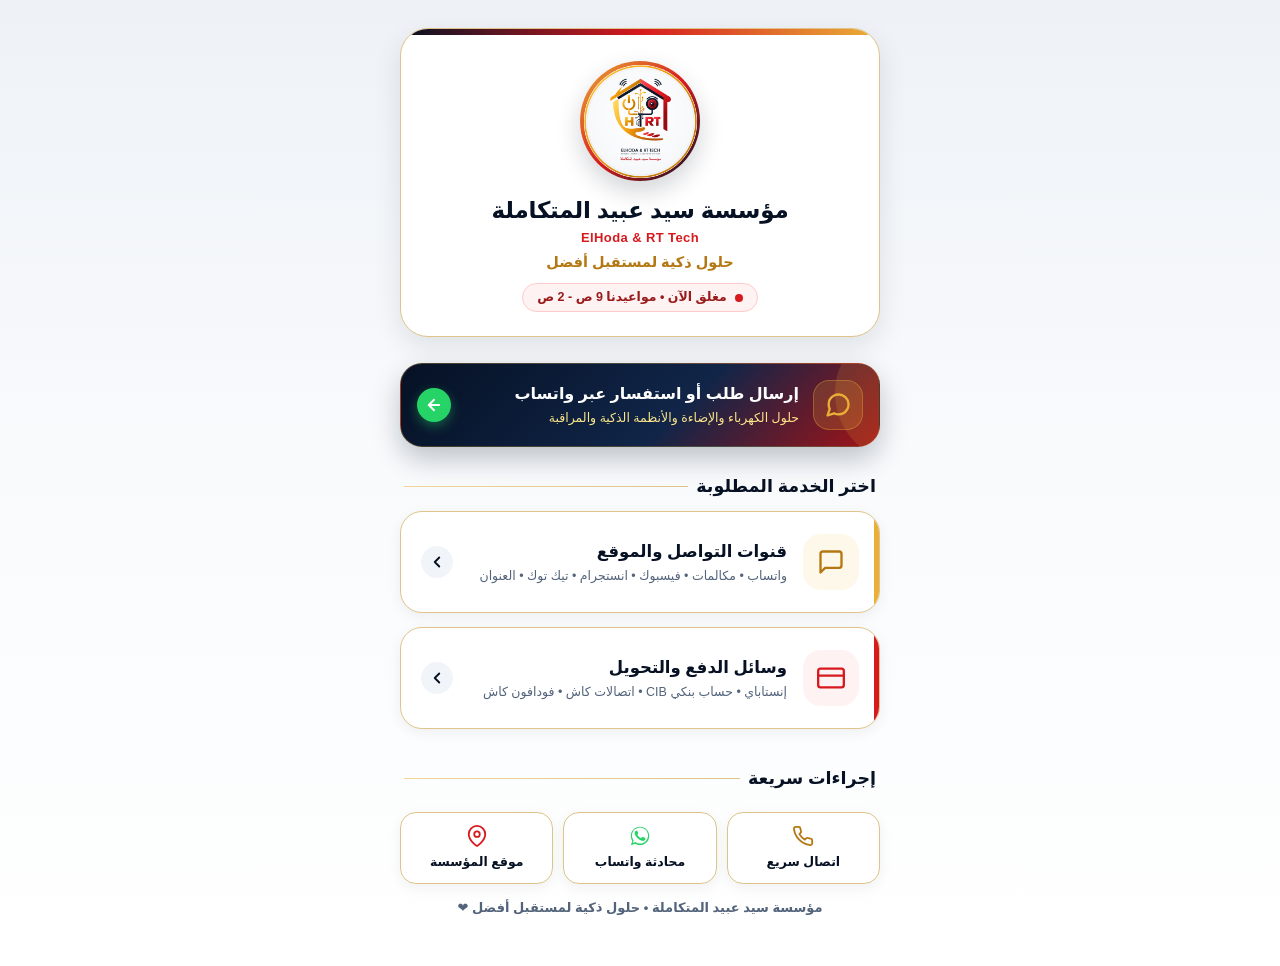
==== commit 767cca98: "Add CIB bank account card and e& money (Etisalat Cash) to payment page" ====
--- a/index.html
+++ b/index.html
@@ -79,7 +79,7 @@
     </div>
     <div class="portal-text">
       <h2>وسائل الدفع والتحويل</h2>
-      <p>InstaPay (إنستاباي) • Vodafone Cash (فودافون كاش)</p>
+      <p>إنستاباي • حساب بنكي CIB • اتصالات كاش • فودافون كاش</p>
     </div>
     <div class="portal-arrow">
       <svg width="18" height="18" viewBox="0 0 24 24" fill="none" stroke="currentColor" stroke-width="2.5" stroke-linecap="round" stroke-linejoin="round">
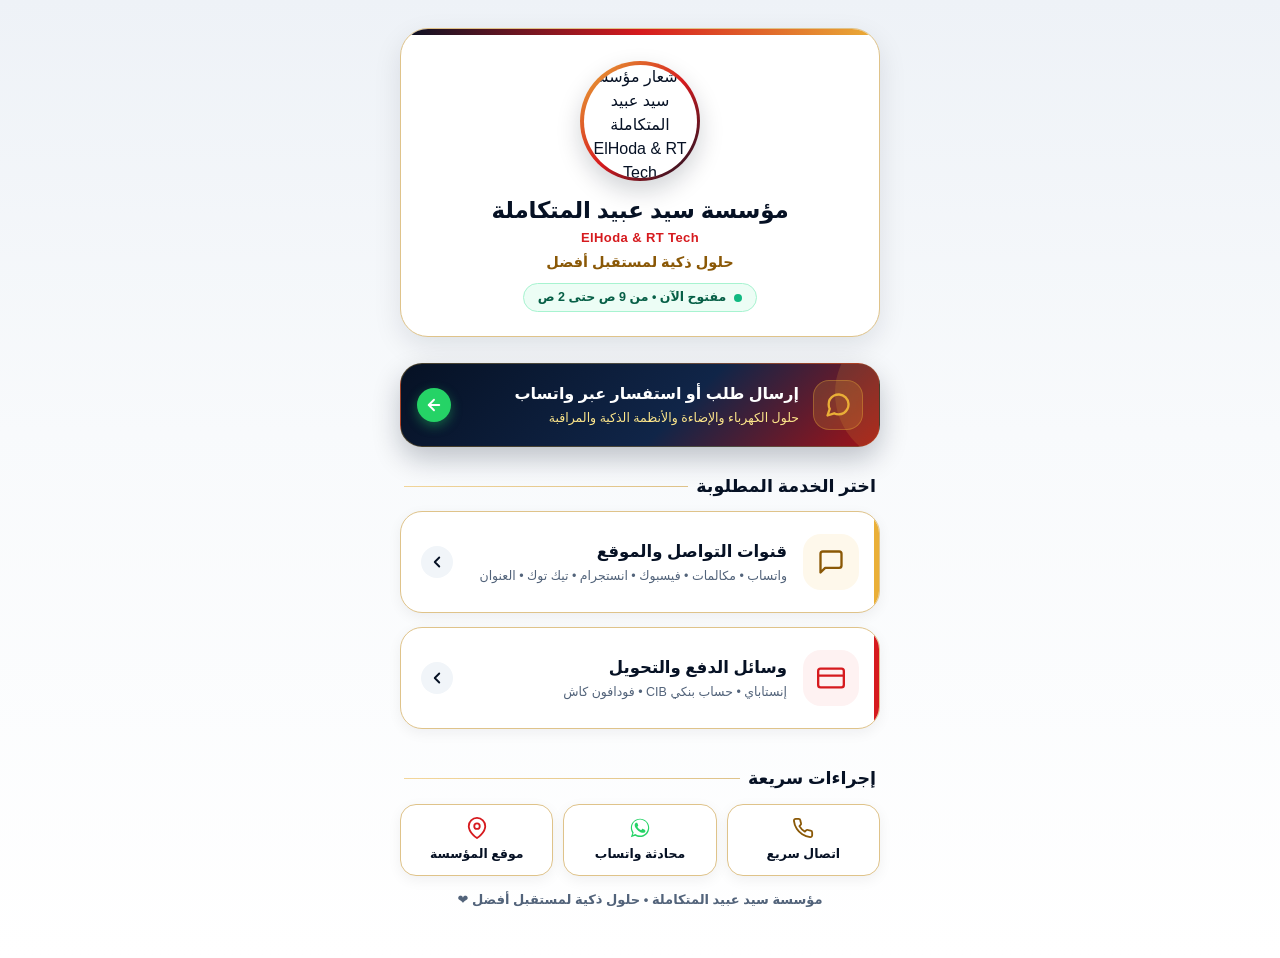
==== commit c12e99b2: "Add WhatsApp Channel (for clients) and WhatsApp Community (for specialists) to contact channels" ====
--- a/index.html
+++ b/index.html
@@ -6,39 +6,41 @@
   <meta http-equiv="Content-Security-Policy" content="default-src 'self'; script-src 'self' https://*.googletagmanager.com; style-src 'self'; img-src 'self' data: https://*.google-analytics.com https://*.googletagmanager.com; font-src 'self'; connect-src 'self' https://*.google-analytics.com https://*.analytics.google.com https://*.googletagmanager.com https://*.google.com; object-src 'none'; base-uri 'self'; form-action 'none'">
   <title>مؤسسة سيد عبيد المتكاملة ElHoda &amp; RT Tech - البوابة الإلكترونية</title>
   <meta name="description" content="البوابة الإلكترونية الرسمية لمؤسسة سيد عبيد المتكاملة ElHoda & RT Tech - حلول الكهرباء والإضاءة والأنظمة الذكية والمراقبة، قنوات التواصل، ووسائل الدفع والتحويل.">
-  <link rel="icon" type="image/png" href="client_assets/logo/ultimate-icon-square.png">
-  <link rel="stylesheet" href="style.css?v=5.3">
+  <link rel="icon" type="image/png" sizes="64x64" href="client_assets/logo/favicon-64x64.png">
+  <link rel="icon" type="image/png" sizes="32x32" href="client_assets/logo/favicon-32x32.png">
+  <link rel="apple-touch-icon" sizes="180x180" href="client_assets/logo/apple-touch-icon.png">
+  <link rel="stylesheet" href="style.css?v=6.2">
 </head>
 <body>
 
-<div class="wrap">
+<main class="wrap" id="main-content">
   <!-- بطاقة الشعار والترحيب -->
-  <section class="hero">
+  <header class="hero">
     <div class="logo-wrap">
-      <img src="client_assets/logo/ultimate-avatar-cropped.png" alt="شعار مؤسسة سيد عبيد المتكاملة ElHoda & RT Tech" class="logo-img">
+      <img src="client_assets/logo/ultimate-avatar-hero.png" alt="شعار مؤسسة سيد عبيد المتكاملة ElHoda & RT Tech" class="logo-img" width="112" height="112" loading="eager">
     </div>
-    <h1 id="pharmacyName">مؤسسة سيد عبيد المتكاملة</h1>
+    <h1 id="businessName">مؤسسة سيد عبيد المتكاملة</h1>
     <span class="brand-en" id="businessEnglishName">ElHoda &amp; RT Tech</span>
-    <p class="subtitle" id="pharmacyTagline">حلول ذكية لمستقبل أفضل</p>
+    <p class="subtitle" id="businessTagline">حلول ذكية لمستقبل أفضل</p>
     <div class="badge-status" id="statusBadge">
-      <span class="pulse-dot"></span>
-      <span id="pharmacyStatus">مفتوح الآن • من 9 ص حتى 2 ص</span>
+      <span class="pulse-dot" aria-hidden="true"></span>
+      <span id="businessStatus">مفتوح الآن • من 9 ص حتى 2 ص</span>
     </div>
-  </section>
+  </header>
 
   <!-- زر إرسال طلب عبر واتساب البارز -->
-  <a id="rxBtn" class="rx-banner" href="#" target="_blank" rel="noopener noreferrer" data-analytics-event="whatsapp_order_click">
+  <a id="whatsappOrderBtn" class="rx-banner" href="#" target="_blank" rel="noopener noreferrer" data-analytics-event="whatsapp_order_click">
     <div class="rx-icon">
-      <svg width="28" height="28" viewBox="0 0 24 24" fill="none" stroke="currentColor" stroke-width="2" stroke-linecap="round" stroke-linejoin="round">
+      <svg aria-hidden="true" width="28" height="28" viewBox="0 0 24 24" fill="none" stroke="currentColor" stroke-width="2" stroke-linecap="round" stroke-linejoin="round">
         <path d="M21 11.5a8.38 8.38 0 0 1-.9 3.8 8.5 8.5 0 0 1-7.6 4.7 8.38 8.38 0 0 1-3.8-.9L3 21l1.9-5.7a8.38 8.38 0 0 1-.9-3.8 8.5 8.5 0 0 1 4.7-7.6 8.38 8.38 0 0 1 3.8-.9h.5a8.48 8.48 0 0 1 8 8v.5z"></path>
       </svg>
     </div>
     <div class="rx-text">
-      <h3>إرسال طلب أو استفسار عبر واتساب</h3>
+      <span class="rx-title">إرسال طلب أو استفسار عبر واتساب</span>
       <p>حلول الكهرباء والإضاءة والأنظمة الذكية والمراقبة</p>
     </div>
     <div class="rx-arrow">
-      <svg width="18" height="18" viewBox="0 0 24 24" fill="none" stroke="currentColor" stroke-width="2.5" stroke-linecap="round" stroke-linejoin="round">
+      <svg aria-hidden="true" width="18" height="18" viewBox="0 0 24 24" fill="none" stroke="currentColor" stroke-width="2.5" stroke-linecap="round" stroke-linejoin="round">
         <line x1="19" y1="12" x2="5" y2="12"></line>
         <polyline points="12 19 5 12 12 5"></polyline>
       </svg>
@@ -46,87 +48,94 @@
   </a>
 
   <!-- عناوين البوابات الرئيسية -->
-  <div class="section-header">
-    <h2 class="section-title">اختر الخدمة المطلوبة</h2>
-    <div class="section-line"></div>
-  </div>
+  <section aria-labelledby="servicesSectionTitle">
+    <div class="section-header">
+      <h2 class="section-title" id="servicesSectionTitle">اختر الخدمة المطلوبة</h2>
+      <div class="section-line" aria-hidden="true"></div>
+    </div>
 
-  <!-- بوابة التواصل -->
-  <a href="contact.html" class="portal-card" data-analytics-event="contact_page_click">
-    <div class="portal-icon">
-      <svg width="28" height="28" viewBox="0 0 24 24" fill="none" stroke="currentColor" stroke-width="2" stroke-linecap="round" stroke-linejoin="round">
-        <path d="M21 15a2 2 0 0 1-2 2H7l-4 4V5a2 2 0 0 1 2-2h14a2 2 0 0 1 2 2z"></path>
-      </svg>
-    </div>
-    <div class="portal-text">
-      <h2>قنوات التواصل والموقع</h2>
-      <p>واتساب • مكالمات • فيسبوك • انستجرام • تيك توك • العنوان</p>
-    </div>
-    <div class="portal-arrow">
-      <svg width="18" height="18" viewBox="0 0 24 24" fill="none" stroke="currentColor" stroke-width="2.5" stroke-linecap="round" stroke-linejoin="round">
-        <polyline points="15 18 9 12 15 6"></polyline>
-      </svg>
-    </div>
-  </a>
+    <!-- بوابة التواصل والدفع -->
+    <nav aria-label="أقسام البوابة الإلكترونية">
+      <!-- بوابة التواصل -->
+      <a href="contact.html" class="portal-card" data-analytics-event="contact_page_click">
+        <div class="portal-icon">
+          <svg aria-hidden="true" width="28" height="28" viewBox="0 0 24 24" fill="none" stroke="currentColor" stroke-width="2" stroke-linecap="round" stroke-linejoin="round">
+            <path d="M21 15a2 2 0 0 1-2 2H7l-4 4V5a2 2 0 0 1 2-2h14a2 2 0 0 1 2 2z"></path>
+          </svg>
+        </div>
+        <div class="portal-text">
+          <h3>قنوات التواصل والموقع</h3>
+          <p>واتساب • مكالمات • فيسبوك • انستجرام • تيك توك • العنوان</p>
+        </div>
+        <div class="portal-arrow">
+          <svg aria-hidden="true" width="18" height="18" viewBox="0 0 24 24" fill="none" stroke="currentColor" stroke-width="2.5" stroke-linecap="round" stroke-linejoin="round">
+            <polyline points="15 18 9 12 15 6"></polyline>
+          </svg>
+        </div>
+      </a>
 
-  <!-- بوابة الدفع -->
-  <a href="payment.html" class="portal-card payment-portal" data-analytics-event="payment_page_click">
-    <div class="portal-icon">
-      <svg width="28" height="28" viewBox="0 0 24 24" fill="none" stroke="currentColor" stroke-width="2" stroke-linecap="round" stroke-linejoin="round">
-        <rect x="1" y="4" width="22" height="16" rx="2" ry="2"></rect>
-        <line x1="1" y1="10" x2="23" y2="10"></line>
-      </svg>
-    </div>
-    <div class="portal-text">
-      <h2>وسائل الدفع والتحويل</h2>
-      <p>إنستاباي • حساب بنكي CIB • اتصالات كاش • فودافون كاش</p>
-    </div>
-    <div class="portal-arrow">
-      <svg width="18" height="18" viewBox="0 0 24 24" fill="none" stroke="currentColor" stroke-width="2.5" stroke-linecap="round" stroke-linejoin="round">
-        <polyline points="15 18 9 12 15 6"></polyline>
-      </svg>
-    </div>
-  </a>
+      <!-- بوابة الدفع -->
+      <a href="payment.html" class="portal-card payment-portal" data-analytics-event="payment_page_click">
+        <div class="portal-icon">
+          <svg aria-hidden="true" width="28" height="28" viewBox="0 0 24 24" fill="none" stroke="currentColor" stroke-width="2" stroke-linecap="round" stroke-linejoin="round">
+            <rect x="1" y="4" width="22" height="16" rx="2" ry="2"></rect>
+            <line x1="1" y1="10" x2="23" y2="10"></line>
+          </svg>
+        </div>
+        <div class="portal-text">
+          <h3>وسائل الدفع والتحويل</h3>
+          <p>إنستاباي • حساب بنكي CIB • فودافون كاش</p>
+        </div>
+        <div class="portal-arrow">
+          <svg aria-hidden="true" width="18" height="18" viewBox="0 0 24 24" fill="none" stroke="currentColor" stroke-width="2.5" stroke-linecap="round" stroke-linejoin="round">
+            <polyline points="15 18 9 12 15 6"></polyline>
+          </svg>
+        </div>
+      </a>
+    </nav>
+  </section>
 
   <!-- شريط الإجراءات السريعة -->
-  <div class="section-header section-header-spaced">
-    <h2 class="section-title">إجراءات سريعة</h2>
-    <div class="section-line"></div>
-  </div>
+  <section aria-labelledby="quickActionsTitle">
+    <div class="section-header section-header-spaced">
+      <h2 class="section-title" id="quickActionsTitle">إجراءات سريعة</h2>
+      <div class="section-line" aria-hidden="true"></div>
+    </div>
 
-  <div class="quick-bar">
-    <a class="quick-btn" id="quickCall" href="#" data-analytics-event="phone_click">
-      <svg viewBox="0 0 24 24" fill="none" stroke="#b47812" stroke-width="2" stroke-linecap="round" stroke-linejoin="round">
-        <path d="M22 16.92v3a2 2 0 0 1-2.18 2 19.79 19.79 0 0 1-8.63-3.07 19.5 19.5 0 0 1-6-6 19.79 19.79 0 0 1-3.07-8.67A2 2 0 0 1 4.11 2h3a2 2 0 0 1 2 1.72 12.84 12.84 0 0 0 .7 2.81 2 2 0 0 1-.45 2.11L8.09 9.91a16 16 0 0 0 6 6l1.27-1.27a2 2 0 0 1 2.11-.45 12.84 12.84 0 0 0 2.81.7A2 2 0 0 1 22 16.92z"></path>
-      </svg>
-      اتصال سريع
-    </a>
+    <nav class="quick-bar" aria-label="إجراءات سريعة">
+      <a class="quick-btn" id="quickCall" href="#" data-analytics-event="phone_click">
+        <svg aria-hidden="true" viewBox="0 0 24 24" fill="none" stroke="#8a5806" stroke-width="2" stroke-linecap="round" stroke-linejoin="round">
+          <path d="M22 16.92v3a2 2 0 0 1-2.18 2 19.79 19.79 0 0 1-8.63-3.07 19.5 19.5 0 0 1-6-6 19.79 19.79 0 0 1-3.07-8.67A2 2 0 0 1 4.11 2h3a2 2 0 0 1 2 1.72 12.84 12.84 0 0 0 .7 2.81 2 2 0 0 1-.45 2.11L8.09 9.91a16 16 0 0 0 6 6l1.27-1.27a2 2 0 0 1 2.11-.45 12.84 12.84 0 0 0 2.81.7A2 2 0 0 1 22 16.92z"></path>
+        </svg>
+        <span>اتصال سريع</span>
+      </a>
 
-    <a class="quick-btn" id="quickWa" href="#" target="_blank" rel="noopener noreferrer" data-analytics-event="whatsapp_click">
-      <svg viewBox="0 0 24 24" fill="#25d366">
-        <path d="M12.031 2C6.516 2 2.016 6.5 2.016 12.016c0 1.953.563 3.828 1.625 5.438L2.016 22l4.672-1.578c1.547.969 3.328 1.5 5.344 1.5 5.516 0 10.016-4.5 10.016-10.016C22.047 6.5 17.547 2 12.031 2zm0 18.297c-1.734 0-3.359-.5-4.75-1.422l-.344-.219-2.781.938.953-2.688-.234-.375c-1.047-1.469-1.609-3.219-1.609-5.016 0-4.828 3.938-8.766 8.766-8.766 4.828 0 8.766 3.938 8.766 8.766s-3.938 8.781-8.766 8.781zm4.813-6.578c-.266-.141-1.578-.781-1.828-.875-.25-.094-.438-.141-.625.141-.188.281-.719.875-.875 1.063-.156.188-.328.203-.594.063-.266-.141-1.125-.422-2.156-1.344-.813-.719-1.359-1.609-1.516-1.891-.156-.266-.016-.422.125-.563.125-.125.266-.328.406-.5.141-.156.188-.266.281-.453.094-.188.047-.359-.031-.5-.078-.141-.625-1.516-.859-2.078-.234-.547-.469-.469-.641-.484l-.547-.016c-.188 0-.5.078-.766.359-.266.281-1.016 1-1.016 2.438s1.047 2.828 1.188 3.016c.156.188 2.063 3.156 5 4.422.703.313 1.25.484 1.688.625.703.219 1.344.188 1.859.109.578-.094 1.578-.656 1.813-1.281.234-.625.234-1.156.156-1.281-.078-.125-.266-.203-.531-.344z"/>
-      </svg>
-      محادثة واتساب
-    </a>
+      <a class="quick-btn" id="quickWa" href="#" target="_blank" rel="noopener noreferrer" data-analytics-event="whatsapp_click">
+        <svg aria-hidden="true" viewBox="0 0 24 24" fill="#25d366">
+          <path d="M12.031 2C6.516 2 2.016 6.5 2.016 12.016c0 1.953.563 3.828 1.625 5.438L2.016 22l4.672-1.578c1.547.969 3.328 1.5 5.344 1.5 5.516 0 10.016-4.5 10.016-10.016C22.047 6.5 17.547 2 12.031 2zm0 18.297c-1.734 0-3.359-.5-4.75-1.422l-.344-.219-2.781.938.953-2.688-.234-.375c-1.047-1.469-1.609-3.219-1.609-5.016 0-4.828 3.938-8.766 8.766-8.766 4.828 0 8.766 3.938 8.766 8.766s-3.938 8.781-8.766 8.781zm4.813-6.578c-.266-.141-1.578-.781-1.828-.875-.25-.094-.438-.141-.625.141-.188.281-.719.875-.875 1.063-.156.188-.328.203-.594.063-.266-.141-1.125-.422-2.156-1.344-.813-.719-1.359-1.609-1.516-1.891-.156-.266-.016-.422.125-.563.125-.125.266-.328.406-.5.141-.156.188-.266.281-.453.094-.188.047-.359-.031-.5-.078-.141-.625-1.516-.859-2.078-.234-.547-.469-.469-.641-.484l-.547-.016c-.188 0-.5.078-.766.359-.266.281-1.016 1-1.016 2.438s1.047 2.828 1.188 3.016c.156.188 2.063 3.156 5 4.422.703.313 1.25.484 1.688.625.703.219 1.344.188 1.859.109.578-.094 1.578-.656 1.813-1.281.234-.625.234-1.156.156-1.281-.078-.125-.266-.203-.531-.344z"/>
+        </svg>
+        <span>محادثة واتساب</span>
+      </a>
 
-    <a class="quick-btn" id="quickMap" href="#" target="_blank" rel="noopener noreferrer" data-analytics-event="maps_click">
-      <svg viewBox="0 0 24 24" fill="none" stroke="#d61a1e" stroke-width="2" stroke-linecap="round" stroke-linejoin="round">
-        <path d="M21 10c0 7-9 13-9 13s-9-6-9-13a9 9 0 0 1 18 0z"></path>
-        <circle cx="12" cy="10" r="3"></circle>
-      </svg>
-      موقع المؤسسة
-    </a>
-  </div>
+      <a class="quick-btn" id="quickMap" href="#" target="_blank" rel="noopener noreferrer" data-analytics-event="maps_click">
+        <svg aria-hidden="true" viewBox="0 0 24 24" fill="none" stroke="#d61a1e" stroke-width="2" stroke-linecap="round" stroke-linejoin="round">
+          <path d="M21 10c0 7-9 13-9 13s-9-6-9-13a9 9 0 0 1 18 0z"></path>
+          <circle cx="12" cy="10" r="3"></circle>
+        </svg>
+        <span>موقع المؤسسة</span>
+      </a>
+    </nav>
+  </section>
 
-  <div class="footer">
+  <footer class="footer">
     <span>مؤسسة سيد عبيد المتكاملة • حلول ذكية لمستقبل أفضل ❤️</span>
-  </div>
-</div>
+  </footer>
+</main>
 
-<script src="settings.js?v=5.3"></script>
-<script src="analytics.js?v=5.0"></script>
-<script src="site-common.js?v=5.0"></script>
-<script src="index.js?v=5.0"></script>
+<script src="settings.js?v=6.4"></script>
+<script src="analytics.js?v=6.0"></script>
+<script src="site-common.js?v=6.0"></script>
+<script src="index.js?v=6.0"></script>
 
 </body>
 </html>
--- a/style.css
+++ b/style.css
@@ -9,12 +9,12 @@
   --brand-red-light: #fef2f2;
 
   --brand-gold: #eaaf37;
-  --brand-gold-dark: #b47812;
+  --brand-gold-dark: #8a5806;
   --brand-gold-light: #fef8eb;
 
   /* متغيرات متوافقة مع الهيكل الأساسي */
   --brand-cyan: #eaaf37;
-  --brand-cyan-dark: #b47812;
+  --brand-cyan-dark: #8a5806;
   --brand-cyan-light: #fef8eb;
   --brand-teal: #d61a1e;
   --accent-red: #d61a1e;
@@ -43,6 +43,40 @@
 * {
   box-sizing: border-box;
   -webkit-tap-highlight-color: transparent;
+}
+
+/* =========================================
+   إمكانية الوصول (WCAG AA - Focus & Motion)
+   ========================================= */
+a:focus-visible,
+button:focus-visible,
+[tabindex]:focus-visible {
+  outline: 3px solid var(--brand-red);
+  outline-offset: 3px;
+  box-shadow: 0 0 0 4px rgba(214, 26, 30, 0.25);
+}
+
+@media (prefers-reduced-motion: reduce) {
+  *,
+  *::before,
+  *::after {
+    animation-duration: 0.01ms !important;
+    animation-iteration-count: 1 !important;
+    transition-duration: 0.01ms !important;
+    scroll-behavior: auto !important;
+  }
+  .pulse-dot {
+    animation: none !important;
+  }
+  .logo-wrap:hover,
+  .tile:hover,
+  .call-branch:hover,
+  .portal-card:hover,
+  .quick-btn:hover,
+  .rx-banner:active,
+  .btn:active {
+    transform: none !important;
+  }
 }
 
 body {
@@ -250,7 +284,9 @@
   flex: 1;
 }
 
-.rx-text h3 {
+.rx-text h3,
+.rx-text .rx-title {
+  display: block;
   margin: 0;
   font-size: 16px;
   font-weight: 800;
@@ -337,7 +373,10 @@
   flex: 1;
 }
 
-.call-card-titles b {
+.call-card-titles b,
+.call-card-titles h3,
+.call-card-titles .call-card-title {
+  margin: 0;
   display: block;
   font-size: 15.5px;
   font-weight: 800;
@@ -359,11 +398,16 @@
   gap: 8px;
 }
 
+.call-branches-two {
+  grid-template-columns: repeat(2, 1fr);
+}
+
 .call-branch {
   background: #fffcf5;
   border: 1.5px solid var(--border-color);
   border-radius: 13px;
   padding: 10px 6px 9px;
+  min-height: 48px;
   text-align: center;
   text-decoration: none;
   color: var(--text-main);
@@ -403,18 +447,28 @@
   white-space: nowrap;
 }
 
-.branch-call-badge {
+.branch-call-badge,
+.branch-wa-badge {
   display: inline-flex;
   align-items: center;
   gap: 4px;
-  background: var(--brand-gold-light);
-  color: var(--brand-gold-dark);
-  border: 1px solid rgba(234, 175, 55, 0.45);
   border-radius: 20px;
   padding: 2px 9px;
   font-size: 10.5px;
   font-weight: 700;
   margin-top: 2px;
+}
+
+.branch-call-badge {
+  background: var(--brand-gold-light);
+  color: var(--brand-gold-dark);
+  border: 1px solid rgba(234, 175, 55, 0.45);
+}
+
+.branch-wa-badge {
+  background: #eafaf1;
+  color: #146c36;
+  border: 1px solid rgba(20, 108, 54, 0.35);
 }
 
 .grid {
@@ -486,6 +540,18 @@
   font-size: 12px;
   margin-top: 3px;
   font-weight: 500;
+}
+
+.tile .tile-badge {
+  display: inline-block;
+  background: #eafaf1;
+  color: #146c36;
+  border: 1px solid rgba(20, 108, 54, 0.35);
+  border-radius: 20px;
+  padding: 2px 10px;
+  font-size: 11.5px;
+  font-weight: 700;
+  margin-top: 5px;
 }
 
 /* ألوان أيقونات التواصل المتناغمة مع الهوية */
@@ -528,7 +594,9 @@
   flex: 1;
 }
 
-.address-info .label {
+.address-info .label,
+.address-info h3 {
+  margin: 0;
   font-weight: 800;
   font-size: 15px;
   color: var(--brand-navy);
@@ -544,13 +612,15 @@
 .btn-directions {
   display: inline-flex;
   align-items: center;
+  justify-content: center;
   gap: 6px;
   margin-top: 10px;
   background: var(--brand-gold-light);
   color: var(--brand-gold-dark);
-  border: 1px solid rgba(234, 175, 55, 0.35);
-  padding: 6px 14px;
-  border-radius: 20px;
+  border: 1px solid rgba(138, 88, 6, 0.35);
+  padding: 8px 16px;
+  min-height: 44px;
+  border-radius: 22px;
   font-size: 13px;
   font-weight: 700;
   text-decoration: none;
@@ -622,11 +692,6 @@
   padding: 4px;
 }
 
-.payment-logo.logo-etisalat {
-  background: #ffffff !important;
-  padding: 4px;
-}
-
 .payment-logo.logo-vodafone {
   background: #ffffff !important;
   padding: 3px;
@@ -636,11 +701,22 @@
   transform: scale(1.3);
 }
 
+.payment-logo.logo-bank {
+  background: #ffffff !important;
+  padding: 4px;
+}
+
+.payment-logo.logo-bank img {
+  transform: scale(1.08);
+}
+
 .payment-details {
   flex: 1;
 }
 
-.payment-name {
+.payment-name,
+h3.payment-name {
+  margin: 0;
   font-size: 17px;
   font-weight: 800;
   color: var(--brand-navy);
@@ -694,6 +770,7 @@
   border: 0;
   border-radius: var(--radius-sm);
   padding: 12px 14px;
+  min-height: 44px;
   font-family: inherit;
   font-weight: 700;
   font-size: 14px;
@@ -835,7 +912,8 @@
   flex: 1;
 }
 
-.portal-text h2 {
+.portal-text h2,
+.portal-text h3 {
   margin: 0;
   font-size: 16.5px;
   font-weight: 800;
@@ -873,6 +951,7 @@
   border: 1.5px solid var(--border-color);
   border-radius: var(--radius-md);
   padding: 12px 8px;
+  min-height: 48px;
   text-align: center;
   text-decoration: none;
   color: var(--brand-navy);
@@ -881,6 +960,7 @@
   display: flex;
   flex-direction: column;
   align-items: center;
+  justify-content: center;
   gap: 6px;
   box-shadow: var(--shadow-sm);
   transition: all 0.2s;
@@ -1143,7 +1223,7 @@
   }
 
   .payment-page .payment-actions .btn {
-    min-height: 40px;
+    min-height: 44px;
     padding: 9px 10px;
     border-radius: 11px;
     gap: 6px;
@@ -1249,7 +1329,9 @@
     border-radius: 11px;
   }
 
-  .contact-page .call-card-titles b {
+  .contact-page .call-card-titles b,
+  .contact-page .call-card-titles h3,
+  .contact-page .call-card-titles .call-card-title {
     font-size: 14px;
   }
 
@@ -1264,6 +1346,7 @@
   .contact-page .call-branch {
     padding: 8px 4px 7px;
     border-radius: 12px;
+    min-height: 44px;
   }
 
   .contact-page .branch-role {
@@ -1275,7 +1358,8 @@
     letter-spacing: 0;
   }
 
-  .contact-page .branch-call-badge {
+  .contact-page .branch-call-badge,
+  .contact-page .branch-wa-badge {
     font-size: 10px;
     padding: 1.5px 7px;
   }
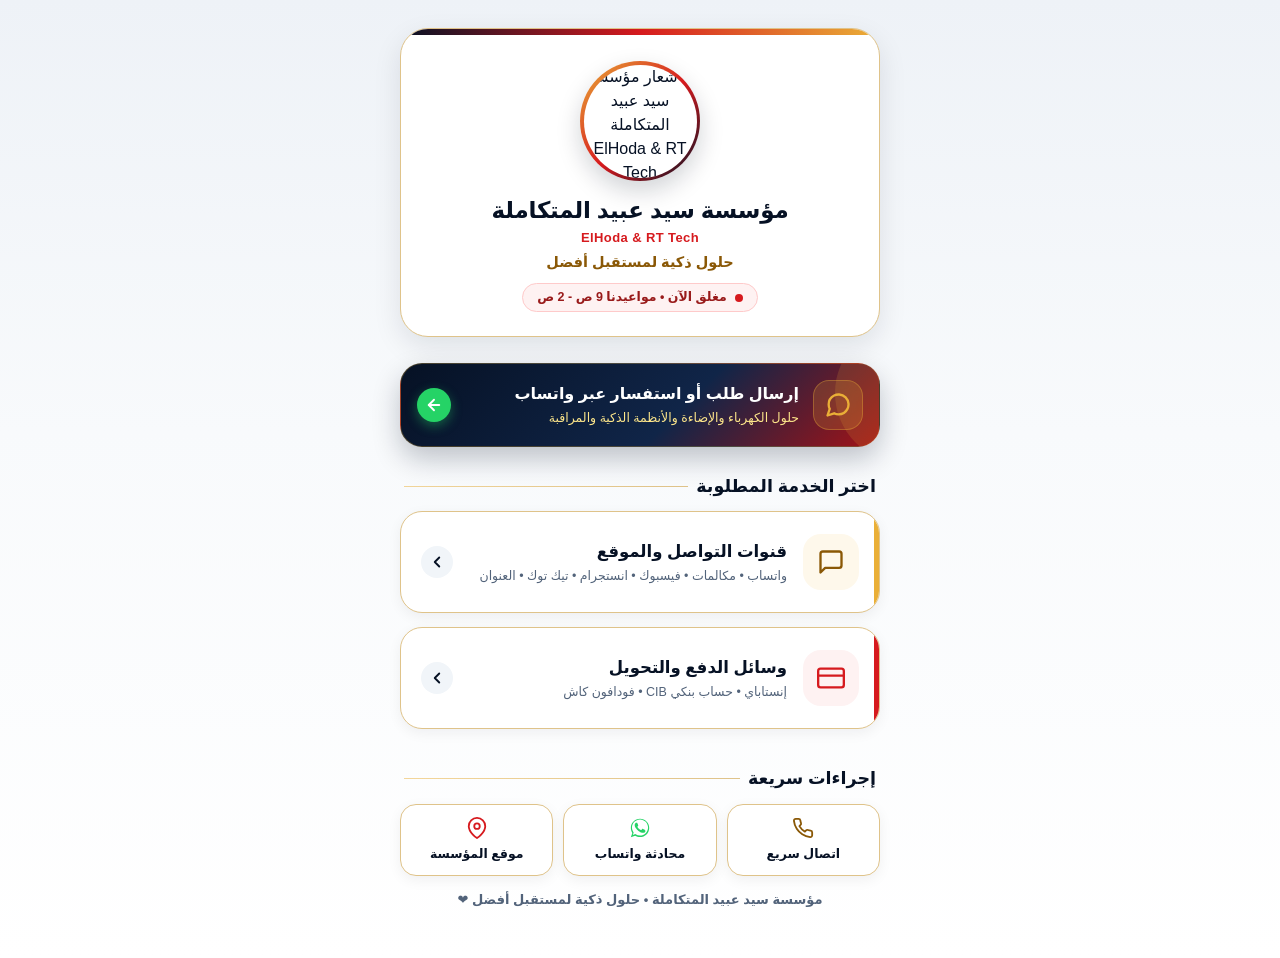
==== commit f7225233: "Fix synchronous preventDefault and accessible fallback for CIB InstaPay, refine reduced-motion CSS, " ====
--- a/index.html
+++ b/index.html
@@ -9,7 +9,7 @@
   <link rel="icon" type="image/png" sizes="64x64" href="client_assets/logo/favicon-64x64.png">
   <link rel="icon" type="image/png" sizes="32x32" href="client_assets/logo/favicon-32x32.png">
   <link rel="apple-touch-icon" sizes="180x180" href="client_assets/logo/apple-touch-icon.png">
-  <link rel="stylesheet" href="style.css?v=6.2">
+  <link rel="stylesheet" href="style.css?v=6.3">
 </head>
 <body>
 
@@ -132,10 +132,10 @@
   </footer>
 </main>
 
-<script src="settings.js?v=6.4"></script>
-<script src="analytics.js?v=6.0"></script>
-<script src="site-common.js?v=6.0"></script>
-<script src="index.js?v=6.0"></script>
+<script src="settings.js?v=6.5"></script>
+<script src="analytics.js?v=6.1"></script>
+<script src="site-common.js?v=6.1"></script>
+<script src="index.js?v=6.1"></script>
 
 </body>
 </html>
--- a/style.css
+++ b/style.css
@@ -57,25 +57,52 @@
 }
 
 @media (prefers-reduced-motion: reduce) {
-  *,
-  *::before,
-  *::after {
-    animation-duration: 0.01ms !important;
-    animation-iteration-count: 1 !important;
-    transition-duration: 0.01ms !important;
-    scroll-behavior: auto !important;
-  }
+  html {
+    scroll-behavior: auto;
+  }
+
+  /* إيقاف نبض النقطة المتحركة مع الحفاظ على ظهورها ولون الحالة */
   .pulse-dot {
-    animation: none !important;
-  }
+    animation: none;
+    box-shadow: none;
+  }
+
+  /* تعطيل التحريك الانتقالي للعناصر التفاعلية مع الحفاظ على تغير الألوان والحدود فورياً */
+  .logo-wrap,
+  .tile-icon-wrap,
+  .rx-banner,
+  .call-card,
+  .call-branch,
+  .tile,
+  .btn-directions,
+  .payment-card,
+  .btn,
+  .portal-card,
+  .portal-card::before,
+  .quick-btn,
+  .badge-status {
+    transition: none;
+  }
+
+  /* تعطيل تحريك البطاقات عند التمرير (hover) والتصغير عند الضغط (active) */
   .logo-wrap:hover,
   .tile:hover,
+  .tile:hover .tile-icon-wrap,
   .call-branch:hover,
   .portal-card:hover,
   .quick-btn:hover,
   .rx-banner:active,
+  .call-branch:active,
+  .tile:active,
   .btn:active {
-    transform: none !important;
+    transform: none;
+  }
+
+  /* تعطيل حركة انزلاق الـ toast مع الحفاظ على ظهوره واختفائه بشكل فوري وواضح */
+  .toast,
+  .toast.show {
+    transition: none;
+    transform: translateX(-50%);
   }
 }
 
@@ -818,6 +845,60 @@
   .btn-app:hover {
     background: var(--brand-navy-light);
   }
+}
+
+/* منطقة الإرشاد والبديل التفاعلي لفتح التطبيق أو المتجر */
+.payment-fallback {
+  margin-top: 12px;
+  padding: 12px 14px;
+  background: var(--brand-gold-light);
+  border: 1px solid rgba(138, 88, 6, 0.35);
+  border-radius: var(--radius-sm);
+  color: var(--brand-navy);
+}
+
+.payment-fallback[hidden] {
+  display: none !important;
+}
+
+.payment-fallback-text {
+  margin: 0 0 10px;
+  font-size: 13px;
+  font-weight: 700;
+  line-height: 1.5;
+  color: var(--brand-navy);
+}
+
+.payment-fallback-actions {
+  display: flex;
+  flex-wrap: wrap;
+  gap: 8px;
+}
+
+.btn-fallback-store {
+  flex: 1 1 140px;
+  min-height: 44px;
+  padding: 10px 14px;
+  border-radius: 10px;
+  background: var(--brand-navy);
+  color: #ffffff;
+  border: 1px solid var(--brand-navy);
+  font-size: 13px;
+  font-weight: 700;
+  text-decoration: none;
+  display: inline-flex;
+  align-items: center;
+  justify-content: center;
+  gap: 6px;
+}
+
+.btn-fallback-store:visited {
+  color: #ffffff;
+}
+
+.btn-fallback-store:hover {
+  background: var(--brand-navy-light);
+  border-color: var(--brand-navy-light);
 }
 
 /* بطاقة الإرشادات والتنبيه */
